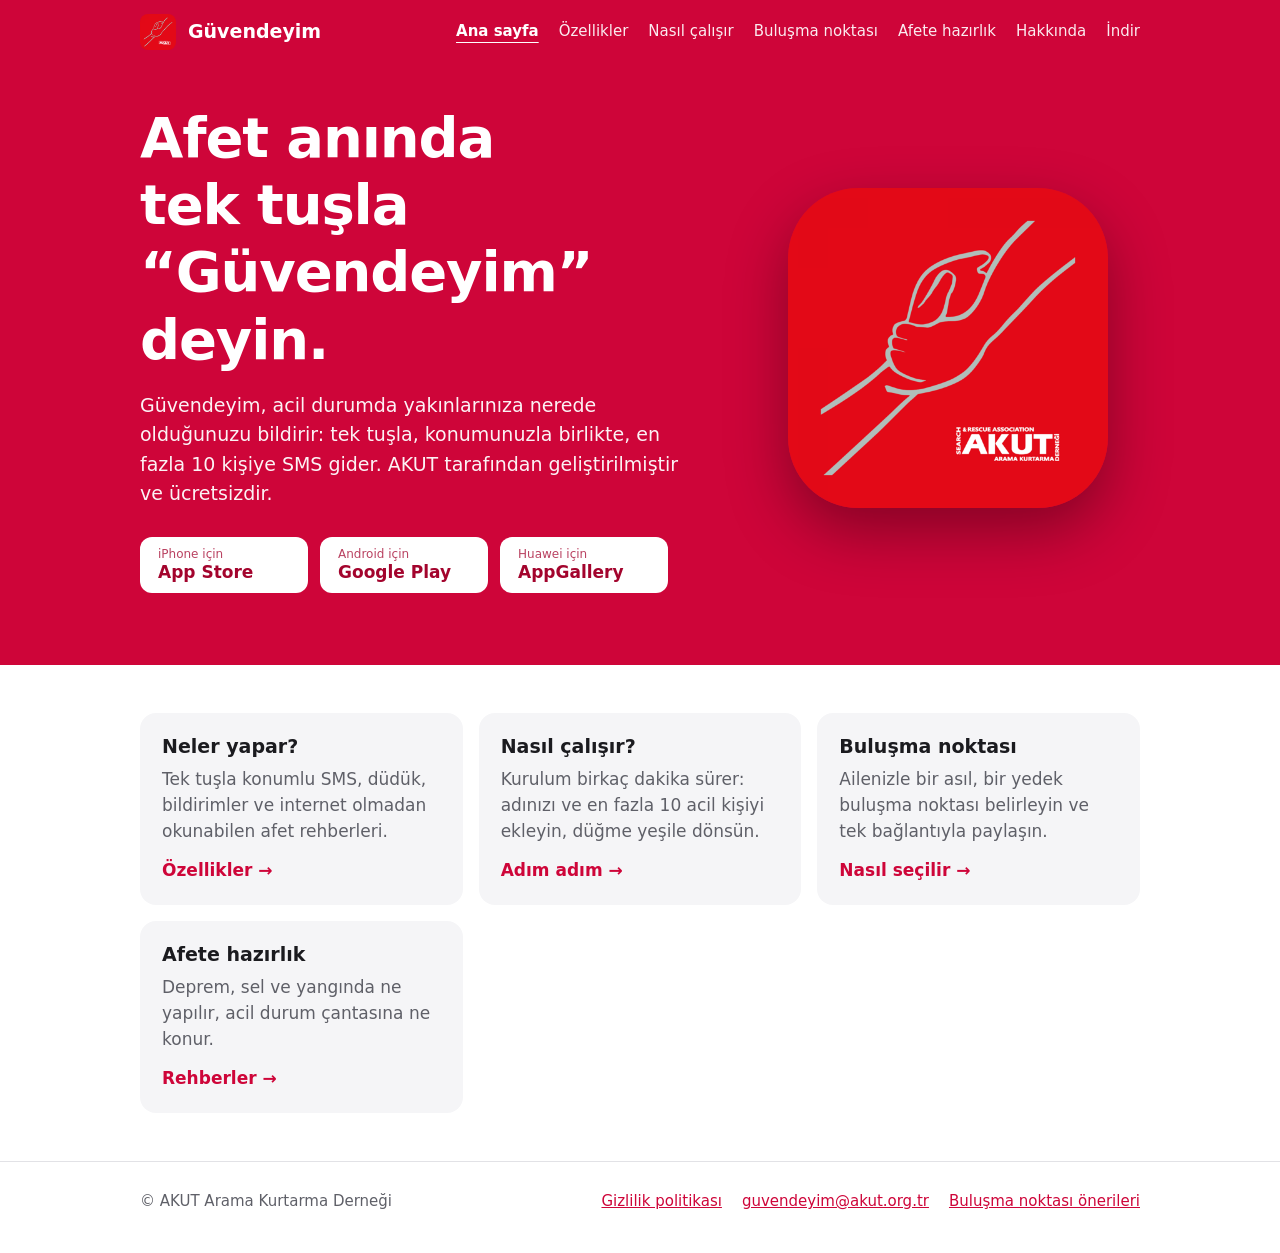
==== index.html @ 38404a71 "Varsayılan alan adı www.guvendeyim.org.tr Co-Authored-By: Claude Opus 5.5 <noreply@anthropic.com>" ====
<!doctype html>
<html lang="tr" class="betiksiz">
<head>
<meta charset="utf-8">
<meta name="viewport" content="width=device-width, initial-scale=1">
<title>Güvendeyim – Afet anında tek tuşla haber verin</title>
<meta name="description" content="AKUT'un ücretsiz Güvendeyim uygulaması: afet ve acil durumda tek tuşla yakınlarınıza konumunuzu SMS ile bildirin.">
<meta property="og:title" content="Güvendeyim – Afet anında tek tuşla haber verin">
<meta property="og:description" content="AKUT'un ücretsiz Güvendeyim uygulaması: afet ve acil durumda tek tuşla yakınlarınıza konumunuzu SMS ile bildirin.">
<meta property="og:type" content="website">
<meta property="og:image" content="https://www.guvendeyim.org.tr/img/icon.png">
<link rel="icon" type="image/png" href="img/favicon.png">
<link rel="apple-touch-icon" href="img/apple-touch-icon.png">
<link rel="stylesheet" href="css/site.css?v=7302f0a8">
</head>
<body>
<header class="ust"><div class="ic">
  <a class="marka" href="index.html"><img src="img/icon.png" alt=""><strong>Güvendeyim</strong></a>
  <button class="menu-dugme" type="button" aria-expanded="false" aria-controls="ana-menu">Menü</button>
  <nav id="ana-menu" aria-label="Ana menü"><a href="index.html" aria-current="page">Ana sayfa</a><a href="ozellikler.html">Özellikler</a><a href="nasil-calisir.html">Nasıl çalışır</a><a href="bulusma-noktasi.html">Buluşma noktası</a><a href="afete-hazirlik.html">Afete hazırlık</a><a href="hakkinda.html">Hakkında</a><a href="indir.html">İndir</a></nav>
</div></header>
<div class="kahraman"><div class="ic">
  <div>
    <h1>Afet anında tek tuşla “Güvendeyim” deyin.</h1>
    <p>Güvendeyim, acil durumda yakınlarınıza nerede olduğunuzu bildirir: tek tuşla, konumunuzla birlikte, en fazla 10 kişiye SMS gider. AKUT tarafından geliştirilmiştir ve ücretsizdir.</p>
    <div class="magazalar">
  <a class="magaza" href="https://apps.apple.com/tr/app/id1488896334"><small>iPhone için</small><b>App Store</b></a>
  <a class="magaza" href="https://play.google.com/store/apps/details?id=genel.akut.guvendeyim"><small>Android için</small><b>Google Play</b></a>
  <a class="magaza" href="https://appgallery.huawei.com/app/C102224999"><small>Huawei için</small><b>AppGallery</b></a>
</div>
  </div>
  <div class="gorsel"><img src="img/icon.png" alt="Güvendeyim uygulama simgesi: birbirini tutan iki el"></div>
</div></div>
<main><section><div class="ic">
  <div class="izgara">
    <div class="kart"><h3>Neler yapar?</h3><p>Tek tuşla konumlu SMS, düdük, bildirimler ve internet olmadan okunabilen afet rehberleri.</p><a class="devam" href="ozellikler.html">Özellikler →</a></div>
    <div class="kart"><h3>Nasıl çalışır?</h3><p>Kurulum birkaç dakika sürer: adınızı ve en fazla 10 acil kişiyi ekleyin, düğme yeşile dönsün.</p><a class="devam" href="nasil-calisir.html">Adım adım →</a></div>
    <div class="kart"><h3>Buluşma noktası</h3><p>Ailenizle bir asıl, bir yedek buluşma noktası belirleyin ve tek bağlantıyla paylaşın.</p><a class="devam" href="bulusma-noktasi.html">Nasıl seçilir →</a></div>
    <div class="kart"><h3>Afete hazırlık</h3><p>Deprem, sel ve yangında ne yapılır, acil durum çantasına ne konur.</p><a class="devam" href="afete-hazirlik.html">Rehberler →</a></div>
  </div>
</div></section></main>
<footer><div class="ic">
  <span>© AKUT Arama Kurtarma Derneği</span>
  <nav aria-label="Alt menü">
    <a href="https://www.akut.org.tr/guvendeyim-uygulamasi-gizlilik-politikasi">Gizlilik politikası</a>
    <a href="mailto:guvendeyim@akut.org.tr">guvendeyim@akut.org.tr</a>
    <a href="https://www.guvendeyim.org.tr/bulusma-noktalari/">Buluşma noktası önerileri</a>
  </nav>
</div></footer>
<script>
document.documentElement.classList.remove("betiksiz");
(function () {
  var dugme = document.querySelector(".menu-dugme"), menu = document.getElementById("ana-menu");
  dugme.addEventListener("click", function () {
    var acik = menu.classList.toggle("acik");
    dugme.setAttribute("aria-expanded", acik);
  });
})();
</script>
</body>
</html>
---- css/site.css ----
:root {
  --kirmizi: #CE0539; --kirmizi-koyu: #A3042D; --yesil: #1E8E3E;
  --metin: #1b1b1f; --soluk: #5f6068; --zemin: #ffffff; --kart: #f5f5f7; --cizgi: #e2e2e6;
}
@media (prefers-color-scheme: dark) {
  :root { --metin: #f1f1f3; --soluk: #a5a6ad; --zemin: #131316; --kart: #1e1e22; --cizgi: #34343a; --yesil: #4CC26B; }
}
* { box-sizing: border-box; }
html { scroll-behavior: smooth; }
body { margin: 0; font: 17px/1.55 system-ui, -apple-system, "Segoe UI", Roboto, sans-serif; color: var(--metin); background: var(--zemin); }
a { color: var(--kirmizi); }
.ic { max-width: 1040px; margin: 0 auto; padding: 0 20px; }
h1, h2, h3 { line-height: 1.2; margin: 0; text-wrap: balance; }
h2 { font-size: clamp(24px, 3.6vw, 30px); margin-bottom: 8px; }
section { padding: 64px 0; }
.alt-baslik { color: var(--soluk); margin: 0 0 32px; max-width: 62ch; }

header.ust { background: var(--kirmizi); color: #fff; }
.ust .ic { display: flex; align-items: center; gap: 12px; padding-top: 14px; padding-bottom: 14px; }
.ust img { width: 36px; height: 36px; border-radius: 8px; }
.ust strong { font-size: 19px; flex: 1; }
.ust nav { display: flex; gap: 20px; }
.ust nav a { color: #fff; text-decoration: none; font-size: 15px; opacity: .92; }
.ust nav a:hover { opacity: 1; text-decoration: underline; }
@media (max-width: 620px) { .ust nav a:not(.kal) { display: none; } }

.kahraman { background: var(--kirmizi); color: #fff; padding: 40px 0 72px; }
.kahraman .ic { display: grid; grid-template-columns: 1.2fr .8fr; gap: 40px; align-items: center; }
.kahraman h1 { font-size: clamp(34px, 6vw, 56px); letter-spacing: -.02em; }
.kahraman p { font-size: 19px; margin: 18px 0 28px; max-width: 46ch; opacity: .95; }
.kahraman .gorsel img { width: 100%; max-width: 320px; border-radius: 22%; display: block; margin: 0 auto; box-shadow: 0 24px 60px rgba(0,0,0,.35); }
@media (max-width: 760px) { .kahraman .ic { grid-template-columns: 1fr; } .kahraman .gorsel { order: -1; } .kahraman .gorsel img { max-width: 180px; } }

.magazalar { display: flex; flex-wrap: wrap; gap: 12px; }
.magaza { display: inline-flex; flex-direction: column; justify-content: center; min-width: 168px; padding: 10px 18px; border-radius: 12px; text-decoration: none; background: #fff; color: var(--kirmizi-koyu); line-height: 1.25; }
.magaza small { font-size: 12px; opacity: .75; }
.magaza b { font-size: 17px; }
.magaza:hover { background: #ffe9ee; }
.indir .magaza { background: var(--kirmizi); color: #fff; }
.indir .magaza:hover { background: var(--kirmizi-koyu); }

.izgara { display: grid; grid-template-columns: repeat(auto-fit, minmax(240px, 1fr)); gap: 16px; }
.kart { background: var(--kart); border-radius: 16px; padding: 22px; }
.kart h3 { font-size: 19px; margin-bottom: 8px; }
.kart p { margin: 0; color: var(--soluk); }
.etiket { display: inline-block; font-size: 12px; font-weight: 600; color: #fff; background: var(--yesil); border-radius: 999px; padding: 2px 10px; margin-inline-start: 6px; vertical-align: middle; }

.gri { background: var(--kart); }
.gri .kart { background: var(--zemin); }
ol.adimlar { list-style: none; counter-reset: adim; margin: 0; padding: 0; display: grid; grid-template-columns: repeat(auto-fit, minmax(220px, 1fr)); gap: 16px; }
ol.adimlar li { counter-increment: adim; background: var(--zemin); border-radius: 16px; padding: 22px; }
ol.adimlar li::before { content: counter(adim); display: grid; place-items: center; width: 36px; height: 36px; border-radius: 50%; background: var(--kirmizi); color: #fff; font-weight: 700; margin-bottom: 12px; }
ol.adimlar h3 { font-size: 18px; margin-bottom: 6px; }
ol.adimlar p { margin: 0; color: var(--soluk); }
.uyari { margin-top: 24px; border-inline-start: 4px solid var(--kirmizi); background: var(--zemin); border-radius: 8px; padding: 14px 16px; color: var(--soluk); }

.iki { display: grid; grid-template-columns: 1fr 1fr; gap: 32px; align-items: center; }
@media (max-width: 760px) { .iki { grid-template-columns: 1fr; } }
.dugme { display: inline-block; margin-top: 16px; padding: 12px 20px; border-radius: 12px; background: var(--kirmizi); color: #fff; text-decoration: none; font-weight: 600; }
.dugme:hover { background: var(--kirmizi-koyu); }
.akut img { max-width: 260px; width: 100%; background: #fff; border-radius: 12px; padding: 16px; }

footer { border-top: 1px solid var(--cizgi); padding: 28px 0 40px; color: var(--soluk); font-size: 15px; }
footer .ic { display: flex; flex-wrap: wrap; gap: 8px 24px; justify-content: space-between; }
footer nav { display: flex; flex-wrap: wrap; gap: 8px 20px; }

/* Çok sayfalı düzen */
.ust nav a[aria-current="page"] { opacity: 1; font-weight: 700; text-decoration: underline; text-underline-offset: 6px; }
.ust .marka { display: flex; align-items: center; gap: 12px; flex: 1; color: #fff; text-decoration: none; }
.menu-dugme { display: none; }
@media (max-width: 860px) {
  .ust .ic { flex-wrap: wrap; row-gap: 0; }
  .menu-dugme { display: inline-flex; align-items: center; gap: 8px; min-height: 44px; padding: 0 14px; border: 1px solid rgba(255,255,255,.55); border-radius: 10px; background: transparent; color: #fff; font: inherit; font-size: 15px; font-weight: 600; cursor: pointer; }
  .menu-dugme::before { content: ""; width: 18px; height: 12px; border-top: 2px solid #fff; border-bottom: 2px solid #fff; background: linear-gradient(#fff, #fff) center / 100% 2px no-repeat; }
  .menu-dugme[aria-expanded="true"] { background: rgba(255,255,255,.16); }
  /* Açılan menü kırmızı başlıktan ayrı, açık zeminli bir panel olarak görünür. */
  .ust nav { display: none; order: 3; width: 100%; flex-direction: column; gap: 0; margin: 12px 0 4px; padding: 4px 12px; background: var(--zemin); border-radius: 14px; box-shadow: 0 10px 28px rgba(0,0,0,.28); }
  .ust nav.acik { display: flex; }
  .ust nav a, .ust nav a:not(.kal) { display: block; padding: 14px 8px; font-size: 17px; opacity: 1; color: var(--metin); border-bottom: 1px solid var(--cizgi); }
  .ust nav a:hover { text-decoration: none; color: var(--kirmizi); }
  .ust nav a:last-child { border-bottom: 0; }
  .ust nav a[aria-current="page"] { text-decoration: none; color: var(--kirmizi); font-weight: 700; border-inline-start: 4px solid var(--kirmizi); padding-inline-start: 12px; }
  /* Betik çalışmazsa menü açık kalır. */
  .betiksiz .ust nav { display: flex; }
  .betiksiz .menu-dugme { display: none; }
}
.sayfa-basi { background: var(--kirmizi); color: #fff; padding: 28px 0 40px; }
.sayfa-basi h1 { font-size: clamp(30px, 5vw, 44px); letter-spacing: -.02em; }
.sayfa-basi p { margin: 12px 0 0; max-width: 60ch; font-size: 18px; opacity: .95; }
section { padding: 48px 0; }
.kart a.devam, a.devam { display: inline-block; margin-top: 12px; font-weight: 600; text-decoration: none; }
a.devam:hover { text-decoration: underline; }
.liste { margin: 0; padding-inline-start: 20px; color: var(--soluk); }
.liste li { margin: 4px 0; }
.kart .liste { margin-top: 4px; }
.acil { display: inline-block; background: var(--kirmizi); color: #fff; font-weight: 700; border-radius: 10px; padding: 8px 16px; margin-bottom: 20px; }
.metin { max-width: 68ch; }
.metin p { margin: 0 0 14px; }
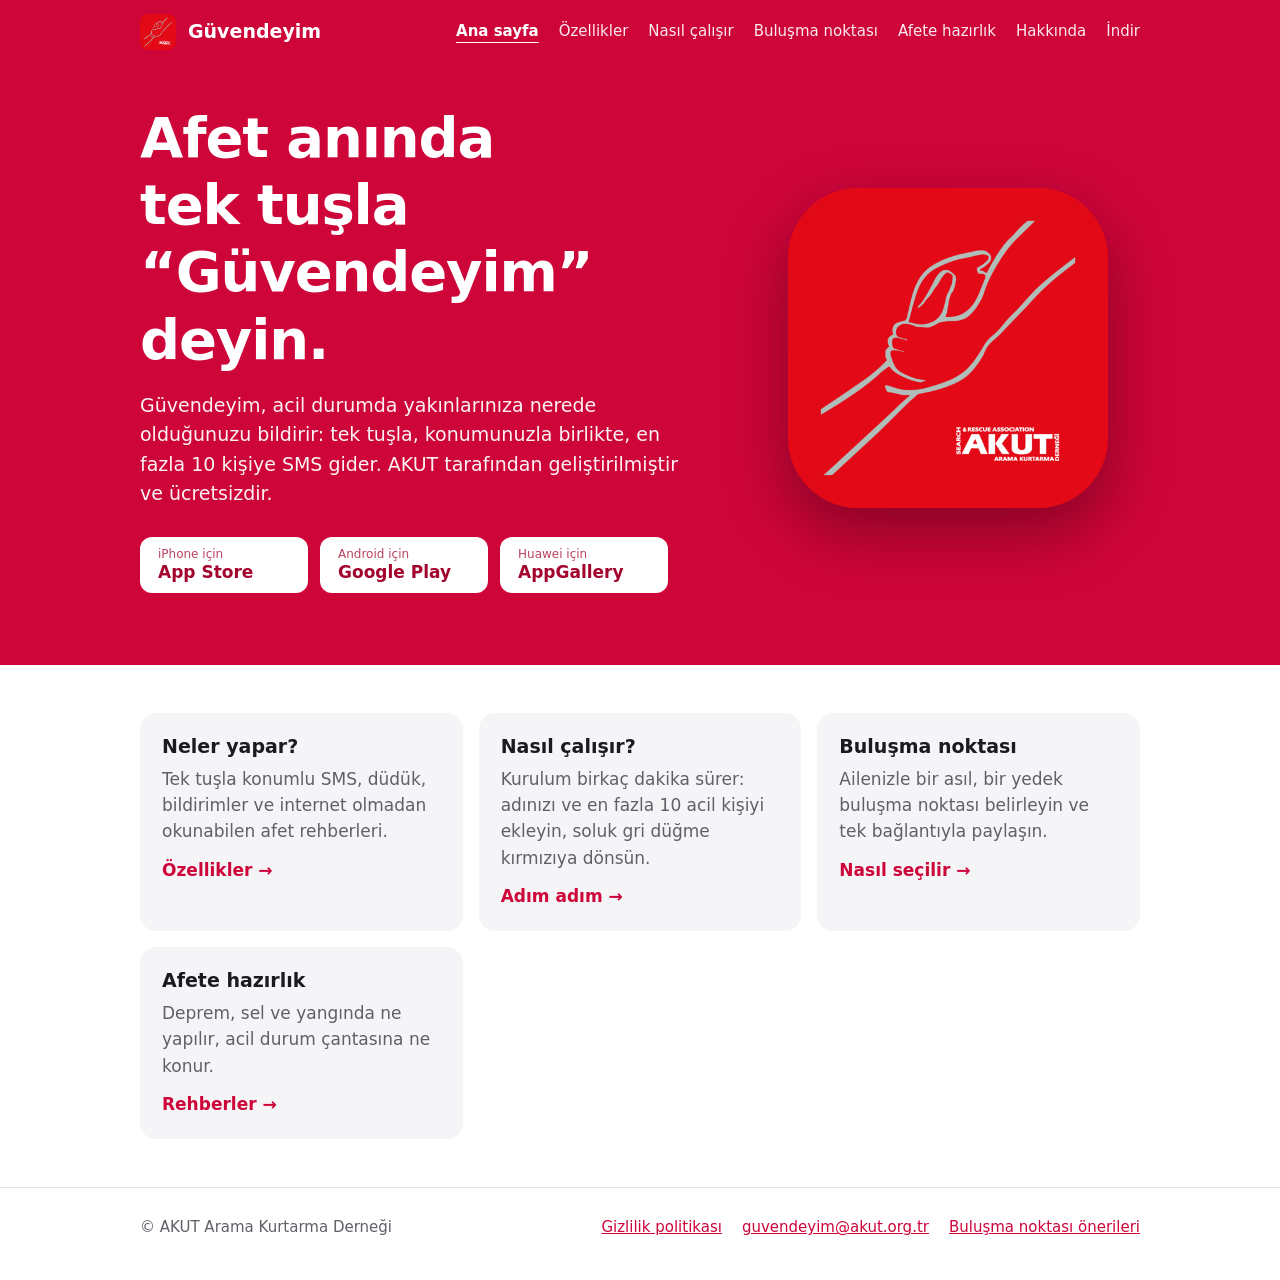
==== commit f4097be7: "Düğme rengi kırmızı, afet çantasında yeteri kadar su Düğme yeşil değil, önce soluk gri sonra kırmızı" ====
--- a/index.html
+++ b/index.html
@@ -11,7 +11,7 @@
 <meta property="og:image" content="https://www.guvendeyim.org.tr/img/icon.png">
 <link rel="icon" type="image/png" href="img/favicon.png">
 <link rel="apple-touch-icon" href="img/apple-touch-icon.png">
-<link rel="stylesheet" href="css/site.css?v=7302f0a8">
+<link rel="stylesheet" href="css/site.css?v=5da54194">
 </head>
 <body>
 <header class="ust"><div class="ic">
@@ -24,7 +24,7 @@
     <h1>Afet anında tek tuşla “Güvendeyim” deyin.</h1>
     <p>Güvendeyim, acil durumda yakınlarınıza nerede olduğunuzu bildirir: tek tuşla, konumunuzla birlikte, en fazla 10 kişiye SMS gider. AKUT tarafından geliştirilmiştir ve ücretsizdir.</p>
     <div class="magazalar">
-  <a class="magaza" href="https://apps.apple.com/tr/app/id1488896334"><small>iPhone için</small><b>App Store</b></a>
+  <a class="magaza" href="https://apps.apple.com/tr/app/g%C3%BCvendeyim/id1488896334"><small>iPhone için</small><b>App Store</b></a>
   <a class="magaza" href="https://play.google.com/store/apps/details?id=genel.akut.guvendeyim"><small>Android için</small><b>Google Play</b></a>
   <a class="magaza" href="https://appgallery.huawei.com/app/C102224999"><small>Huawei için</small><b>AppGallery</b></a>
 </div>
@@ -34,7 +34,7 @@
 <main><section><div class="ic">
   <div class="izgara">
     <div class="kart"><h3>Neler yapar?</h3><p>Tek tuşla konumlu SMS, düdük, bildirimler ve internet olmadan okunabilen afet rehberleri.</p><a class="devam" href="ozellikler.html">Özellikler →</a></div>
-    <div class="kart"><h3>Nasıl çalışır?</h3><p>Kurulum birkaç dakika sürer: adınızı ve en fazla 10 acil kişiyi ekleyin, düğme yeşile dönsün.</p><a class="devam" href="nasil-calisir.html">Adım adım →</a></div>
+    <div class="kart"><h3>Nasıl çalışır?</h3><p>Kurulum birkaç dakika sürer: adınızı ve en fazla 10 acil kişiyi ekleyin, soluk gri düğme kırmızıya dönsün.</p><a class="devam" href="nasil-calisir.html">Adım adım →</a></div>
     <div class="kart"><h3>Buluşma noktası</h3><p>Ailenizle bir asıl, bir yedek buluşma noktası belirleyin ve tek bağlantıyla paylaşın.</p><a class="devam" href="bulusma-noktasi.html">Nasıl seçilir →</a></div>
     <div class="kart"><h3>Afete hazırlık</h3><p>Deprem, sel ve yangında ne yapılır, acil durum çantasına ne konur.</p><a class="devam" href="afete-hazirlik.html">Rehberler →</a></div>
   </div>
--- a/css/site.css
+++ b/css/site.css
@@ -96,3 +96,15 @@
 .acil { display: inline-block; background: var(--kirmizi); color: #fff; font-weight: 700; border-radius: 10px; padding: 8px 16px; margin-bottom: 20px; }
 .metin { max-width: 68ch; }
 .metin p { margin: 0 0 14px; }
+
+/* Buluşma noktası önerileri sayfası (bulusma-noktalari deposu) */
+.secim { display: flex; flex-wrap: wrap; gap: 12px; }
+.secim select { flex: 1 1 200px; min-height: 48px; padding: 10px 12px; font: inherit; color: inherit; background: var(--kart); border: 1px solid var(--cizgi); border-radius: 12px; }
+#harita { height: min(60vh, 460px); margin: 20px 0 12px; border-radius: 16px; border: 1px solid var(--cizgi); }
+.durum { color: var(--soluk); margin: 0 0 8px; }
+.oneriler { list-style: none; margin: 0; padding: 0; }
+.oneriler li { display: flex; justify-content: space-between; align-items: baseline; gap: 16px; padding: 14px 0; border-bottom: 1px solid var(--cizgi); }
+.oneriler small { display: block; color: var(--soluk); }
+.oneriler a { flex: none; font-weight: 600; text-decoration: none; }
+.oneriler a:hover { text-decoration: underline; }
+.kaynak { margin: 20px 0 0; color: var(--soluk); font-size: 15px; }
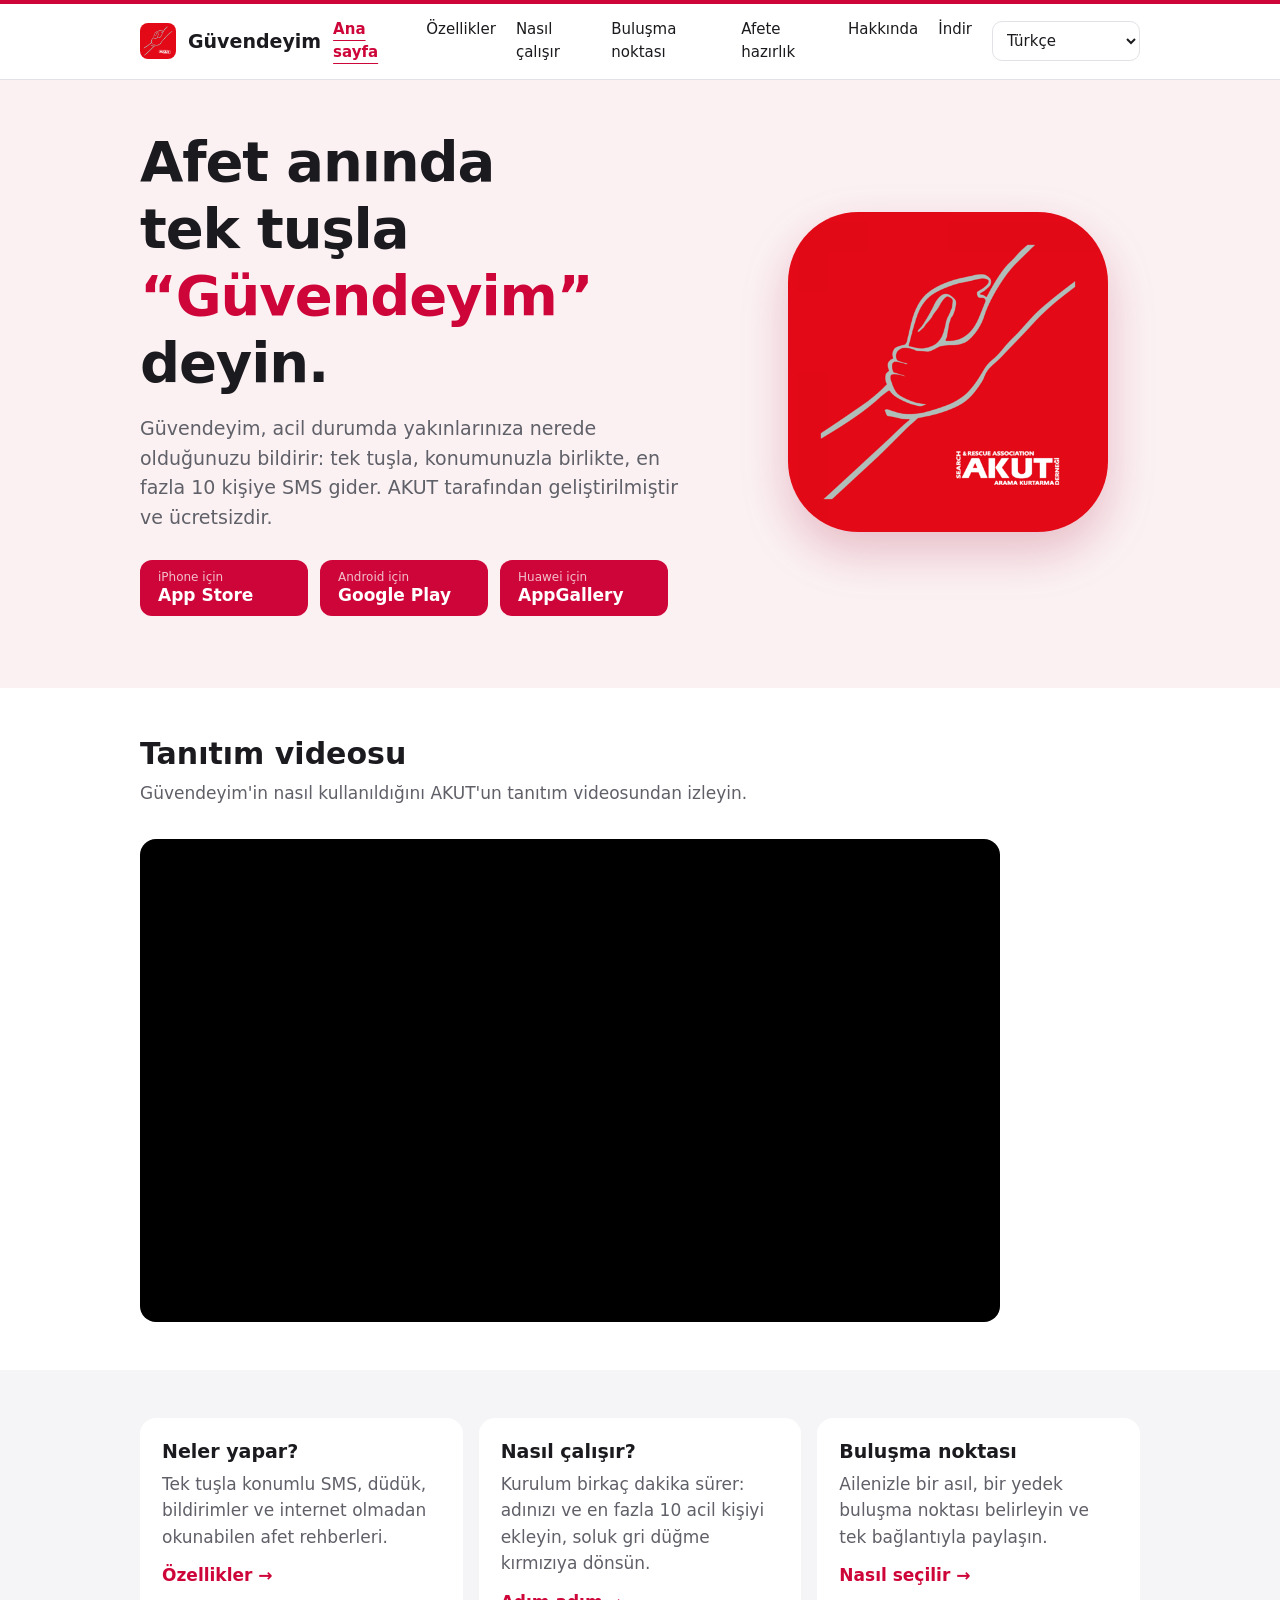
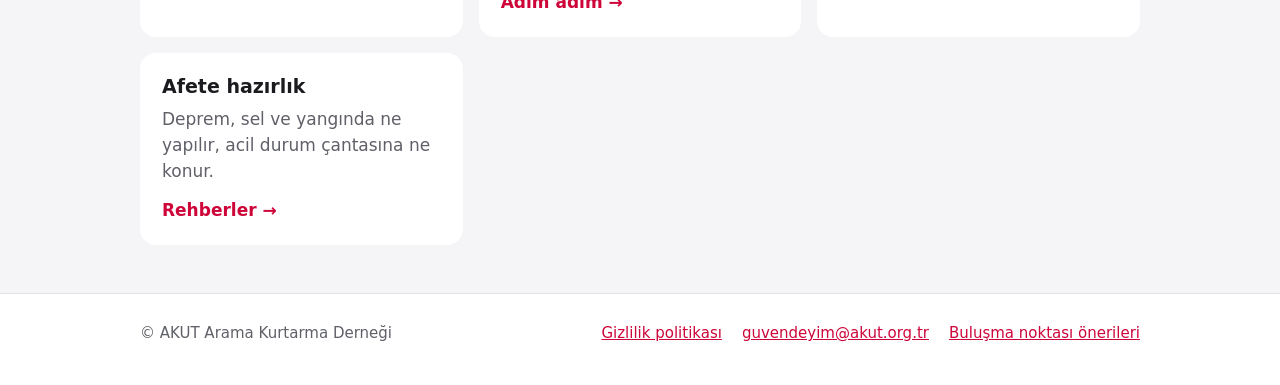
==== commit dda4b23c: "Tanıtım videosu, açık renkli üst kısım ve dil seçici - Ana sayfada AKUT'un tanıtım videosu (youtube-" ====
--- a/index.html
+++ b/index.html
@@ -11,27 +11,33 @@
 <meta property="og:image" content="https://www.guvendeyim.org.tr/img/icon.png">
 <link rel="icon" type="image/png" href="img/favicon.png">
 <link rel="apple-touch-icon" href="img/apple-touch-icon.png">
-<link rel="stylesheet" href="css/site.css?v=5da54194">
+<link rel="stylesheet" href="css/site.css?v=bddb2c33">
 </head>
 <body>
 <header class="ust"><div class="ic">
-  <a class="marka" href="index.html"><img src="img/icon.png" alt=""><strong>Güvendeyim</strong></a>
+  <a class="marka notranslate" href="index.html"><img src="img/icon.png" alt=""><strong>Güvendeyim</strong></a>
+  <select class="dil notranslate" id="dil" aria-label="Dil / Language"><option value="tr" lang="tr">Türkçe</option><option value="en" lang="en">English</option><option value="de" lang="de">Deutsch</option><option value="az" lang="az">Azərbaycanca</option><option value="fa" lang="fa">فارسی</option><option value="ar" lang="ar">العربية</option><option value="ru" lang="ru">Русский</option><option value="uk" lang="uk">Українська</option><option value="fr" lang="fr">Français</option><option value="es" lang="es">Español</option></select>
   <button class="menu-dugme" type="button" aria-expanded="false" aria-controls="ana-menu">Menü</button>
   <nav id="ana-menu" aria-label="Ana menü"><a href="index.html" aria-current="page">Ana sayfa</a><a href="ozellikler.html">Özellikler</a><a href="nasil-calisir.html">Nasıl çalışır</a><a href="bulusma-noktasi.html">Buluşma noktası</a><a href="afete-hazirlik.html">Afete hazırlık</a><a href="hakkinda.html">Hakkında</a><a href="indir.html">İndir</a></nav>
 </div></header>
 <div class="kahraman"><div class="ic">
   <div>
-    <h1>Afet anında tek tuşla “Güvendeyim” deyin.</h1>
+    <h1>Afet anında tek tuşla <span class="vurgu">“Güvendeyim”</span> deyin.</h1>
     <p>Güvendeyim, acil durumda yakınlarınıza nerede olduğunuzu bildirir: tek tuşla, konumunuzla birlikte, en fazla 10 kişiye SMS gider. AKUT tarafından geliştirilmiştir ve ücretsizdir.</p>
     <div class="magazalar">
-  <a class="magaza" href="https://apps.apple.com/tr/app/g%C3%BCvendeyim/id1488896334"><small>iPhone için</small><b>App Store</b></a>
-  <a class="magaza" href="https://play.google.com/store/apps/details?id=genel.akut.guvendeyim"><small>Android için</small><b>Google Play</b></a>
-  <a class="magaza" href="https://appgallery.huawei.com/app/C102224999"><small>Huawei için</small><b>AppGallery</b></a>
+  <a class="magaza" href="https://apps.apple.com/tr/app/g%C3%BCvendeyim/id1488896334"><small>iPhone için</small><b class="notranslate">App Store</b></a>
+  <a class="magaza" href="https://play.google.com/store/apps/details?id=genel.akut.guvendeyim"><small>Android için</small><b class="notranslate">Google Play</b></a>
+  <a class="magaza" href="https://appgallery.huawei.com/app/C102224999"><small>Huawei için</small><b class="notranslate">AppGallery</b></a>
 </div>
   </div>
   <div class="gorsel"><img src="img/icon.png" alt="Güvendeyim uygulama simgesi: birbirini tutan iki el"></div>
 </div></div>
-<main><section><div class="ic">
+<main><section aria-labelledby="video-baslik"><div class="ic">
+  <h2 id="video-baslik">Tanıtım videosu</h2>
+  <p class="alt-baslik">Güvendeyim'in nasıl kullanıldığını AKUT'un tanıtım videosundan izleyin.</p>
+  <div class="video"><iframe src="https://www.youtube-nocookie.com/embed/pXO9Wrw-71I" title="Güvendeyim Uygulaması | AKUT" loading="lazy" allow="accelerometer; clipboard-write; encrypted-media; gyroscope; picture-in-picture; web-share" referrerpolicy="strict-origin-when-cross-origin" allowfullscreen></iframe></div>
+</div></section>
+<section class="gri"><div class="ic">
   <div class="izgara">
     <div class="kart"><h3>Neler yapar?</h3><p>Tek tuşla konumlu SMS, düdük, bildirimler ve internet olmadan okunabilen afet rehberleri.</p><a class="devam" href="ozellikler.html">Özellikler →</a></div>
     <div class="kart"><h3>Nasıl çalışır?</h3><p>Kurulum birkaç dakika sürer: adınızı ve en fazla 10 acil kişiyi ekleyin, soluk gri düğme kırmızıya dönsün.</p><a class="devam" href="nasil-calisir.html">Adım adım →</a></div>
@@ -56,6 +62,34 @@
     dugme.setAttribute("aria-expanded", acik);
   });
 })();
+(function () {
+  var secim = document.getElementById("dil");
+  var m = document.cookie.match(/(?:^|; )googtrans=\/tr\/([^;]+)/);
+  var dil = m ? decodeURIComponent(m[1]) : "tr";
+  secim.value = dil;
+  if (dil !== "tr") {
+    document.documentElement.lang = dil;
+    if (dil === "ar" || dil === "fa") document.documentElement.dir = "rtl";
+    window.googleTranslateElementInit = function () {
+      new google.translate.TranslateElement({ pageLanguage: "tr", autoDisplay: false }, "google_translate_element");
+    };
+    var kutu = document.createElement("div");
+    kutu.id = "google_translate_element";
+    document.body.appendChild(kutu);
+    var betik = document.createElement("script");
+    betik.src = "https://translate.google.com/translate_a/element.js?cb=googleTranslateElementInit";
+    document.body.appendChild(betik);
+  }
+  function cerez(deger, yasam) {
+    var alanlar = ["", "; domain=" + location.hostname, "; domain=." + location.hostname.replace(/^www\./, "")];
+    alanlar.forEach(function (alan) { document.cookie = "googtrans=" + deger + "; path=/" + alan + yasam; });
+  }
+  secim.addEventListener("change", function () {
+    if (secim.value === "tr") cerez("", "; expires=Thu, 01 Jan 1970 00:00:00 GMT");
+    else cerez("/tr/" + secim.value, "");
+    location.reload();
+  });
+})();
 </script>
 </body>
 </html>
--- a/css/site.css
+++ b/css/site.css
@@ -1,9 +1,11 @@
 :root {
   --kirmizi: #CE0539; --kirmizi-koyu: #A3042D; --yesil: #1E8E3E;
   --metin: #1b1b1f; --soluk: #5f6068; --zemin: #ffffff; --kart: #f5f5f7; --cizgi: #e2e2e6;
+  /* Giriş alanı ve sayfa başlıklarının zemini: kırmızıya çalan çok açık ton. */
+  --sicak: #fbf1f3;
 }
 @media (prefers-color-scheme: dark) {
-  :root { --metin: #f1f1f3; --soluk: #a5a6ad; --zemin: #131316; --kart: #1e1e22; --cizgi: #34343a; --yesil: #4CC26B; }
+  :root { --metin: #f1f1f3; --soluk: #a5a6ad; --zemin: #131316; --kart: #1e1e22; --cizgi: #34343a; --yesil: #4CC26B; --sicak: #1f1719; }
 }
 * { box-sizing: border-box; }
 html { scroll-behavior: smooth; }
@@ -15,29 +17,28 @@
 section { padding: 64px 0; }
 .alt-baslik { color: var(--soluk); margin: 0 0 32px; max-width: 62ch; }
 
-header.ust { background: var(--kirmizi); color: #fff; }
+header.ust { background: var(--zemin); color: var(--metin); border-bottom: 1px solid var(--cizgi); border-top: 4px solid var(--kirmizi); }
 .ust .ic { display: flex; align-items: center; gap: 12px; padding-top: 14px; padding-bottom: 14px; }
 .ust img { width: 36px; height: 36px; border-radius: 8px; }
 .ust strong { font-size: 19px; flex: 1; }
 .ust nav { display: flex; gap: 20px; }
-.ust nav a { color: #fff; text-decoration: none; font-size: 15px; opacity: .92; }
-.ust nav a:hover { opacity: 1; text-decoration: underline; }
+.ust nav a { color: var(--metin); text-decoration: none; font-size: 15px; }
+.ust nav a:hover { color: var(--kirmizi); }
 @media (max-width: 620px) { .ust nav a:not(.kal) { display: none; } }
 
-.kahraman { background: var(--kirmizi); color: #fff; padding: 40px 0 72px; }
+.kahraman { background: var(--sicak); color: var(--metin); padding: 48px 0 72px; }
+.kahraman h1 .vurgu { color: var(--kirmizi); }
 .kahraman .ic { display: grid; grid-template-columns: 1.2fr .8fr; gap: 40px; align-items: center; }
 .kahraman h1 { font-size: clamp(34px, 6vw, 56px); letter-spacing: -.02em; }
-.kahraman p { font-size: 19px; margin: 18px 0 28px; max-width: 46ch; opacity: .95; }
-.kahraman .gorsel img { width: 100%; max-width: 320px; border-radius: 22%; display: block; margin: 0 auto; box-shadow: 0 24px 60px rgba(0,0,0,.35); }
+.kahraman p { font-size: 19px; margin: 18px 0 28px; max-width: 46ch; color: var(--soluk); }
+.kahraman .gorsel img { width: 100%; max-width: 320px; border-radius: 22%; display: block; margin: 0 auto; box-shadow: 0 20px 48px rgba(163,4,45,.22); }
 @media (max-width: 760px) { .kahraman .ic { grid-template-columns: 1fr; } .kahraman .gorsel { order: -1; } .kahraman .gorsel img { max-width: 180px; } }
 
 .magazalar { display: flex; flex-wrap: wrap; gap: 12px; }
-.magaza { display: inline-flex; flex-direction: column; justify-content: center; min-width: 168px; padding: 10px 18px; border-radius: 12px; text-decoration: none; background: #fff; color: var(--kirmizi-koyu); line-height: 1.25; }
+.magaza { display: inline-flex; flex-direction: column; justify-content: center; min-width: 168px; padding: 10px 18px; border-radius: 12px; text-decoration: none; background: var(--kirmizi); color: #fff; line-height: 1.25; }
 .magaza small { font-size: 12px; opacity: .75; }
 .magaza b { font-size: 17px; }
-.magaza:hover { background: #ffe9ee; }
-.indir .magaza { background: var(--kirmizi); color: #fff; }
-.indir .magaza:hover { background: var(--kirmizi-koyu); }
+.magaza:hover { background: var(--kirmizi-koyu); }
 
 .izgara { display: grid; grid-template-columns: repeat(auto-fit, minmax(240px, 1fr)); gap: 16px; }
 .kart { background: var(--kart); border-radius: 16px; padding: 22px; }
@@ -65,16 +66,16 @@
 footer nav { display: flex; flex-wrap: wrap; gap: 8px 20px; }
 
 /* Çok sayfalı düzen */
-.ust nav a[aria-current="page"] { opacity: 1; font-weight: 700; text-decoration: underline; text-underline-offset: 6px; }
-.ust .marka { display: flex; align-items: center; gap: 12px; flex: 1; color: #fff; text-decoration: none; }
+.ust nav a[aria-current="page"] { color: var(--kirmizi); font-weight: 700; text-decoration: underline; text-underline-offset: 6px; }
+.ust .marka { display: flex; align-items: center; gap: 12px; flex: 1; color: var(--metin); text-decoration: none; }
 .menu-dugme { display: none; }
 @media (max-width: 860px) {
   .ust .ic { flex-wrap: wrap; row-gap: 0; }
-  .menu-dugme { display: inline-flex; align-items: center; gap: 8px; min-height: 44px; padding: 0 14px; border: 1px solid rgba(255,255,255,.55); border-radius: 10px; background: transparent; color: #fff; font: inherit; font-size: 15px; font-weight: 600; cursor: pointer; }
-  .menu-dugme::before { content: ""; width: 18px; height: 12px; border-top: 2px solid #fff; border-bottom: 2px solid #fff; background: linear-gradient(#fff, #fff) center / 100% 2px no-repeat; }
-  .menu-dugme[aria-expanded="true"] { background: rgba(255,255,255,.16); }
-  /* Açılan menü kırmızı başlıktan ayrı, açık zeminli bir panel olarak görünür. */
-  .ust nav { display: none; order: 3; width: 100%; flex-direction: column; gap: 0; margin: 12px 0 4px; padding: 4px 12px; background: var(--zemin); border-radius: 14px; box-shadow: 0 10px 28px rgba(0,0,0,.28); }
+  .menu-dugme { display: inline-flex; align-items: center; gap: 8px; min-height: 44px; padding: 0 14px; border: 1px solid var(--cizgi); border-radius: 10px; background: transparent; color: var(--metin); font: inherit; font-size: 15px; font-weight: 600; cursor: pointer; }
+  .menu-dugme::before { content: ""; width: 18px; height: 12px; border-top: 2px solid currentColor; border-bottom: 2px solid currentColor; background: linear-gradient(currentColor, currentColor) center / 100% 2px no-repeat; }
+  .menu-dugme[aria-expanded="true"] { background: var(--kart); }
+  /* Açılan menü başlığın altında ayrı bir panel olarak görünür. */
+  .ust nav { display: none; order: 3; width: 100%; flex-direction: column; gap: 0; margin: 12px 0 4px; padding: 4px 12px; background: var(--zemin); border-radius: 14px; box-shadow: 0 10px 28px rgba(0,0,0,.14); border: 1px solid var(--cizgi); }
   .ust nav.acik { display: flex; }
   .ust nav a, .ust nav a:not(.kal) { display: block; padding: 14px 8px; font-size: 17px; opacity: 1; color: var(--metin); border-bottom: 1px solid var(--cizgi); }
   .ust nav a:hover { text-decoration: none; color: var(--kirmizi); }
@@ -84,9 +85,9 @@
   .betiksiz .ust nav { display: flex; }
   .betiksiz .menu-dugme { display: none; }
 }
-.sayfa-basi { background: var(--kirmizi); color: #fff; padding: 28px 0 40px; }
+.sayfa-basi { background: var(--sicak); color: var(--metin); padding: 32px 0 40px; border-bottom: 1px solid var(--cizgi); }
 .sayfa-basi h1 { font-size: clamp(30px, 5vw, 44px); letter-spacing: -.02em; }
-.sayfa-basi p { margin: 12px 0 0; max-width: 60ch; font-size: 18px; opacity: .95; }
+.sayfa-basi p { margin: 12px 0 0; max-width: 60ch; font-size: 18px; color: var(--soluk); }
 section { padding: 48px 0; }
 .kart a.devam, a.devam { display: inline-block; margin-top: 12px; font-weight: 600; text-decoration: none; }
 a.devam:hover { text-decoration: underline; }
@@ -108,3 +109,18 @@
 .oneriler a { flex: none; font-weight: 600; text-decoration: none; }
 .oneriler a:hover { text-decoration: underline; }
 .kaynak { margin: 20px 0 0; color: var(--soluk); font-size: 15px; }
+.video { position: relative; aspect-ratio: 16 / 9; max-width: 860px; border-radius: 16px; overflow: hidden; background: #000; }
+.video iframe { position: absolute; inset: 0; width: 100%; height: 100%; border: 0; }
+/* Dil seçici; Google Çeviri'nin kendi çubuğu ve vurguları gizlenir. */
+.dil { min-height: 40px; padding: 0 10px; font: inherit; font-size: 15px; color: var(--metin); background: var(--zemin); border: 1px solid var(--cizgi); border-radius: 10px; cursor: pointer; }
+@media (min-width: 861px) { .dil { order: 4; margin-inline-start: 8px; } }
+#google_translate_element, iframe.skiptranslate, .goog-te-banner-frame { display: none !important; }
+body { top: 0 !important; }
+.goog-text-highlight { background: none !important; box-shadow: none !important; }
+@media (max-width: 860px) {
+  .ust .marka { min-width: 0; }
+  .ust .marka strong { overflow: hidden; text-overflow: ellipsis; white-space: nowrap; }
+  .dil { max-width: 112px; }
+}
+/* Dar ekranda menü düğmesi yalnız simge olur; ad ekran okuyucuya kalır. */
+@media (max-width: 420px) { .menu-dugme { font-size: 0; gap: 0; padding: 0 12px; } .ust .marka strong { font-size: 17px; } .ust .ic { gap: 10px; } }
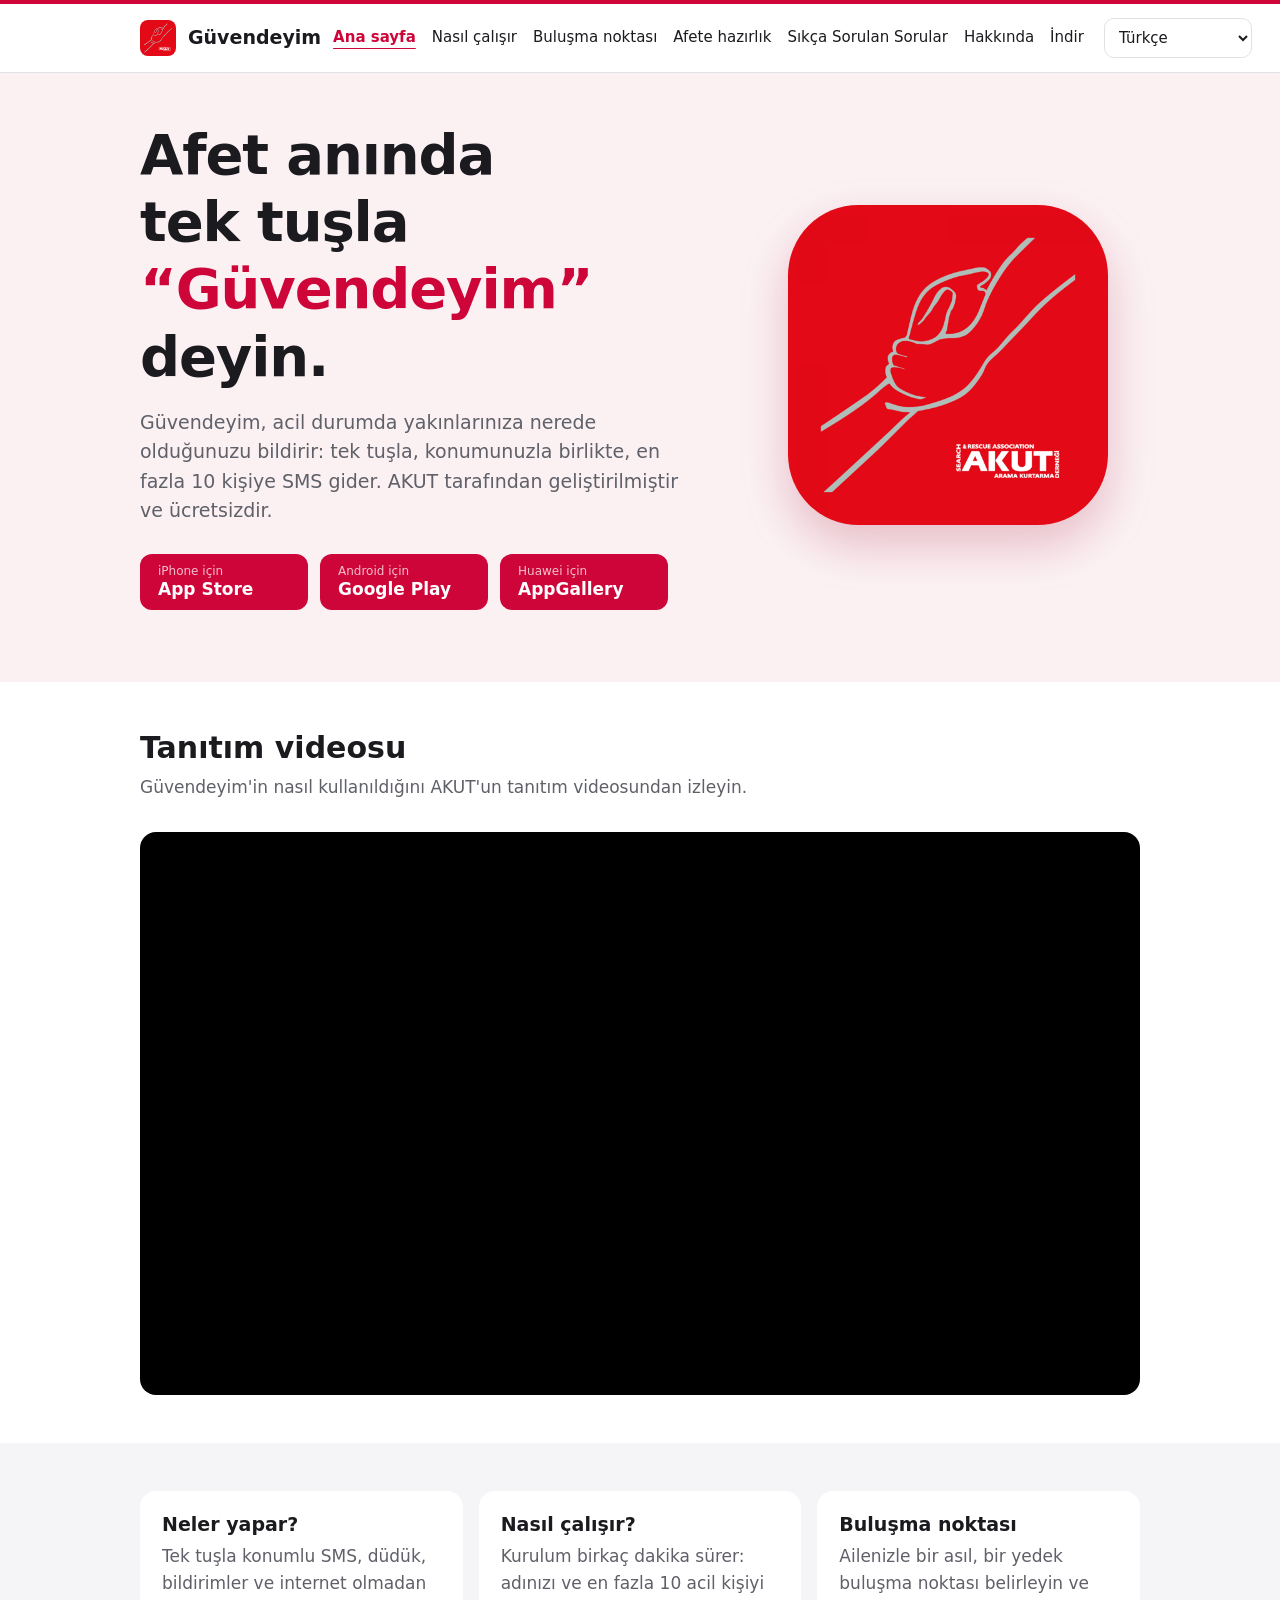
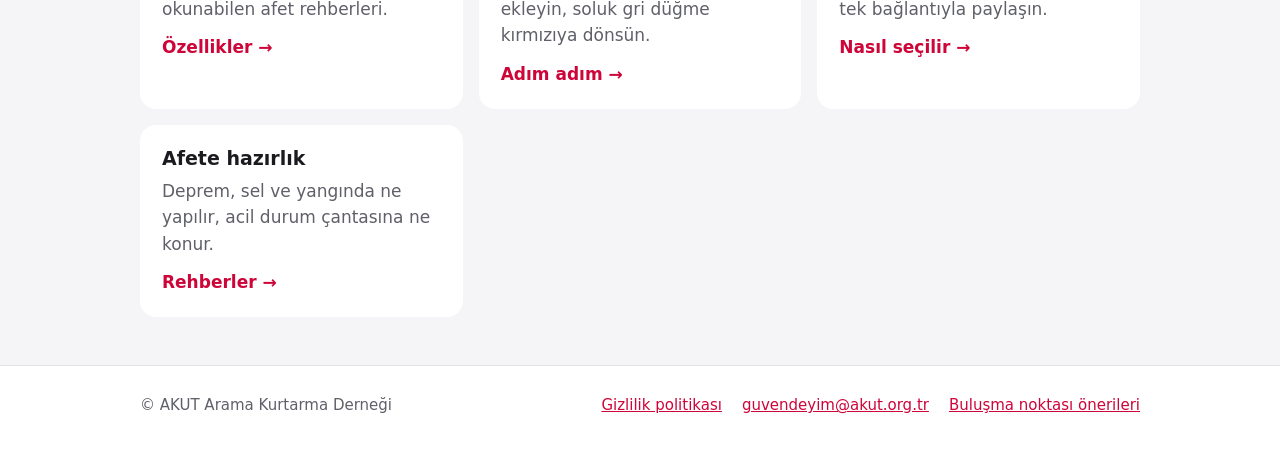
==== commit 7adb8a00: "Sıkça Sorulan Sorular sayfası; Özellikler ve Nasıl çalışır birleşti - Yeni sikca-sorulan-sorular.htm" ====
--- a/index.html
+++ b/index.html
@@ -2,6 +2,15 @@
 <html lang="tr" class="betiksiz">
 <head>
 <meta charset="utf-8">
+<!-- Google tag (gtag.js) -->
+<script async src="https://www.googletagmanager.com/gtag/js?id=G-NT2BRHJYRX"></script>
+<script>
+  window.dataLayer = window.dataLayer || [];
+  function gtag(){dataLayer.push(arguments);}
+  gtag('js', new Date());
+
+  gtag('config', 'G-NT2BRHJYRX');
+</script>
 <meta name="viewport" content="width=device-width, initial-scale=1">
 <title>Güvendeyim – Afet anında tek tuşla haber verin</title>
 <meta name="description" content="AKUT'un ücretsiz Güvendeyim uygulaması: afet ve acil durumda tek tuşla yakınlarınıza konumunuzu SMS ile bildirin.">
@@ -11,14 +20,14 @@
 <meta property="og:image" content="https://www.guvendeyim.org.tr/img/icon.png">
 <link rel="icon" type="image/png" href="img/favicon.png">
 <link rel="apple-touch-icon" href="img/apple-touch-icon.png">
-<link rel="stylesheet" href="css/site.css?v=bddb2c33">
+<link rel="stylesheet" href="css/site.css?v=d5b448da">
 </head>
 <body>
 <header class="ust"><div class="ic">
   <a class="marka notranslate" href="index.html"><img src="img/icon.png" alt=""><strong>Güvendeyim</strong></a>
   <select class="dil notranslate" id="dil" aria-label="Dil / Language"><option value="tr" lang="tr">Türkçe</option><option value="en" lang="en">English</option><option value="de" lang="de">Deutsch</option><option value="az" lang="az">Azərbaycanca</option><option value="fa" lang="fa">فارسی</option><option value="ar" lang="ar">العربية</option><option value="ru" lang="ru">Русский</option><option value="uk" lang="uk">Українська</option><option value="fr" lang="fr">Français</option><option value="es" lang="es">Español</option></select>
   <button class="menu-dugme" type="button" aria-expanded="false" aria-controls="ana-menu">Menü</button>
-  <nav id="ana-menu" aria-label="Ana menü"><a href="index.html" aria-current="page">Ana sayfa</a><a href="ozellikler.html">Özellikler</a><a href="nasil-calisir.html">Nasıl çalışır</a><a href="bulusma-noktasi.html">Buluşma noktası</a><a href="afete-hazirlik.html">Afete hazırlık</a><a href="hakkinda.html">Hakkında</a><a href="indir.html">İndir</a></nav>
+  <nav id="ana-menu" aria-label="Ana menü"><a href="index.html" aria-current="page">Ana sayfa</a><a href="nasil-calisir.html">Nasıl çalışır</a><a href="bulusma-noktasi.html">Buluşma noktası</a><a href="afete-hazirlik.html">Afete hazırlık</a><a href="sikca-sorulan-sorular.html">Sıkça Sorulan Sorular</a><a href="hakkinda.html">Hakkında</a><a href="indir.html">İndir</a></nav>
 </div></header>
 <div class="kahraman"><div class="ic">
   <div>
@@ -39,7 +48,7 @@
 </div></section>
 <section class="gri"><div class="ic">
   <div class="izgara">
-    <div class="kart"><h3>Neler yapar?</h3><p>Tek tuşla konumlu SMS, düdük, bildirimler ve internet olmadan okunabilen afet rehberleri.</p><a class="devam" href="ozellikler.html">Özellikler →</a></div>
+    <div class="kart"><h3>Neler yapar?</h3><p>Tek tuşla konumlu SMS, düdük, bildirimler ve internet olmadan okunabilen afet rehberleri.</p><a class="devam" href="nasil-calisir.html">Özellikler →</a></div>
     <div class="kart"><h3>Nasıl çalışır?</h3><p>Kurulum birkaç dakika sürer: adınızı ve en fazla 10 acil kişiyi ekleyin, soluk gri düğme kırmızıya dönsün.</p><a class="devam" href="nasil-calisir.html">Adım adım →</a></div>
     <div class="kart"><h3>Buluşma noktası</h3><p>Ailenizle bir asıl, bir yedek buluşma noktası belirleyin ve tek bağlantıyla paylaşın.</p><a class="devam" href="bulusma-noktasi.html">Nasıl seçilir →</a></div>
     <div class="kart"><h3>Afete hazırlık</h3><p>Deprem, sel ve yangında ne yapılır, acil durum çantasına ne konur.</p><a class="devam" href="afete-hazirlik.html">Rehberler →</a></div>
--- a/css/site.css
+++ b/css/site.css
@@ -21,8 +21,8 @@
 .ust .ic { display: flex; align-items: center; gap: 12px; padding-top: 14px; padding-bottom: 14px; }
 .ust img { width: 36px; height: 36px; border-radius: 8px; }
 .ust strong { font-size: 19px; flex: 1; }
-.ust nav { display: flex; gap: 20px; }
-.ust nav a { color: var(--metin); text-decoration: none; font-size: 15px; }
+.ust nav { display: flex; gap: 16px; }
+.ust nav a { color: var(--metin); text-decoration: none; font-size: 15px; white-space: nowrap; }
 .ust nav a:hover { color: var(--kirmizi); }
 @media (max-width: 620px) { .ust nav a:not(.kal) { display: none; } }
 
@@ -69,7 +69,7 @@
 .ust nav a[aria-current="page"] { color: var(--kirmizi); font-weight: 700; text-decoration: underline; text-underline-offset: 6px; }
 .ust .marka { display: flex; align-items: center; gap: 12px; flex: 1; color: var(--metin); text-decoration: none; }
 .menu-dugme { display: none; }
-@media (max-width: 860px) {
+@media (max-width: 1060px) {
   .ust .ic { flex-wrap: wrap; row-gap: 0; }
   .menu-dugme { display: inline-flex; align-items: center; gap: 8px; min-height: 44px; padding: 0 14px; border: 1px solid var(--cizgi); border-radius: 10px; background: transparent; color: var(--metin); font: inherit; font-size: 15px; font-weight: 600; cursor: pointer; }
   .menu-dugme::before { content: ""; width: 18px; height: 12px; border-top: 2px solid currentColor; border-bottom: 2px solid currentColor; background: linear-gradient(currentColor, currentColor) center / 100% 2px no-repeat; }
@@ -95,7 +95,6 @@
 .liste li { margin: 4px 0; }
 .kart .liste { margin-top: 4px; }
 .acil { display: inline-block; background: var(--kirmizi); color: #fff; font-weight: 700; border-radius: 10px; padding: 8px 16px; margin-bottom: 20px; }
-.metin { max-width: 68ch; }
 .metin p { margin: 0 0 14px; }
 
 /* Buluşma noktası önerileri sayfası (bulusma-noktalari deposu) */
@@ -109,7 +108,7 @@
 .oneriler a { flex: none; font-weight: 600; text-decoration: none; }
 .oneriler a:hover { text-decoration: underline; }
 .kaynak { margin: 20px 0 0; color: var(--soluk); font-size: 15px; }
-.video { position: relative; aspect-ratio: 16 / 9; max-width: 860px; border-radius: 16px; overflow: hidden; background: #000; }
+.video { position: relative; aspect-ratio: 16 / 9; border-radius: 16px; overflow: hidden; background: #000; }
 .video iframe { position: absolute; inset: 0; width: 100%; height: 100%; border: 0; }
 /* Dil seçici; Google Çeviri'nin kendi çubuğu ve vurguları gizlenir. */
 .dil { min-height: 40px; padding: 0 10px; font: inherit; font-size: 15px; color: var(--metin); background: var(--zemin); border: 1px solid var(--cizgi); border-radius: 10px; cursor: pointer; }
@@ -117,10 +116,21 @@
 #google_translate_element, iframe.skiptranslate, .goog-te-banner-frame { display: none !important; }
 body { top: 0 !important; }
 .goog-text-highlight { background: none !important; box-shadow: none !important; }
-@media (max-width: 860px) {
+@media (max-width: 1060px) {
   .ust .marka { min-width: 0; }
   .ust .marka strong { overflow: hidden; text-overflow: ellipsis; white-space: nowrap; }
   .dil { max-width: 112px; }
 }
 /* Dar ekranda menü düğmesi yalnız simge olur; ad ekran okuyucuya kalır. */
 @media (max-width: 420px) { .menu-dugme { font-size: 0; gap: 0; padding: 0 12px; } .ust .marka strong { font-size: 17px; } .ust .ic { gap: 10px; } }
+/* Sıkça sorulan sorular: açılır kapanır kutular. */
+.sss { display: grid; gap: 12px; }
+.sss details { background: var(--kart); border-radius: 14px; }
+.sss summary { cursor: pointer; list-style: none; display: flex; justify-content: space-between; align-items: center; gap: 16px; padding: 18px 20px; font-weight: 600; font-size: 18px; }
+.sss summary::-webkit-details-marker { display: none; }
+.sss summary::after { content: "+"; flex: none; font-size: 24px; line-height: 1; color: var(--kirmizi); }
+.sss details[open] summary::after { content: "−"; }
+.sss summary:focus-visible { outline: 2px solid var(--kirmizi); outline-offset: 2px; border-radius: 14px; }
+.sss .cevap { padding: 0 20px 18px; color: var(--soluk); }
+.sss .cevap p { margin: 0 0 10px; }
+.sss .cevap p:last-child { margin-bottom: 0; }
